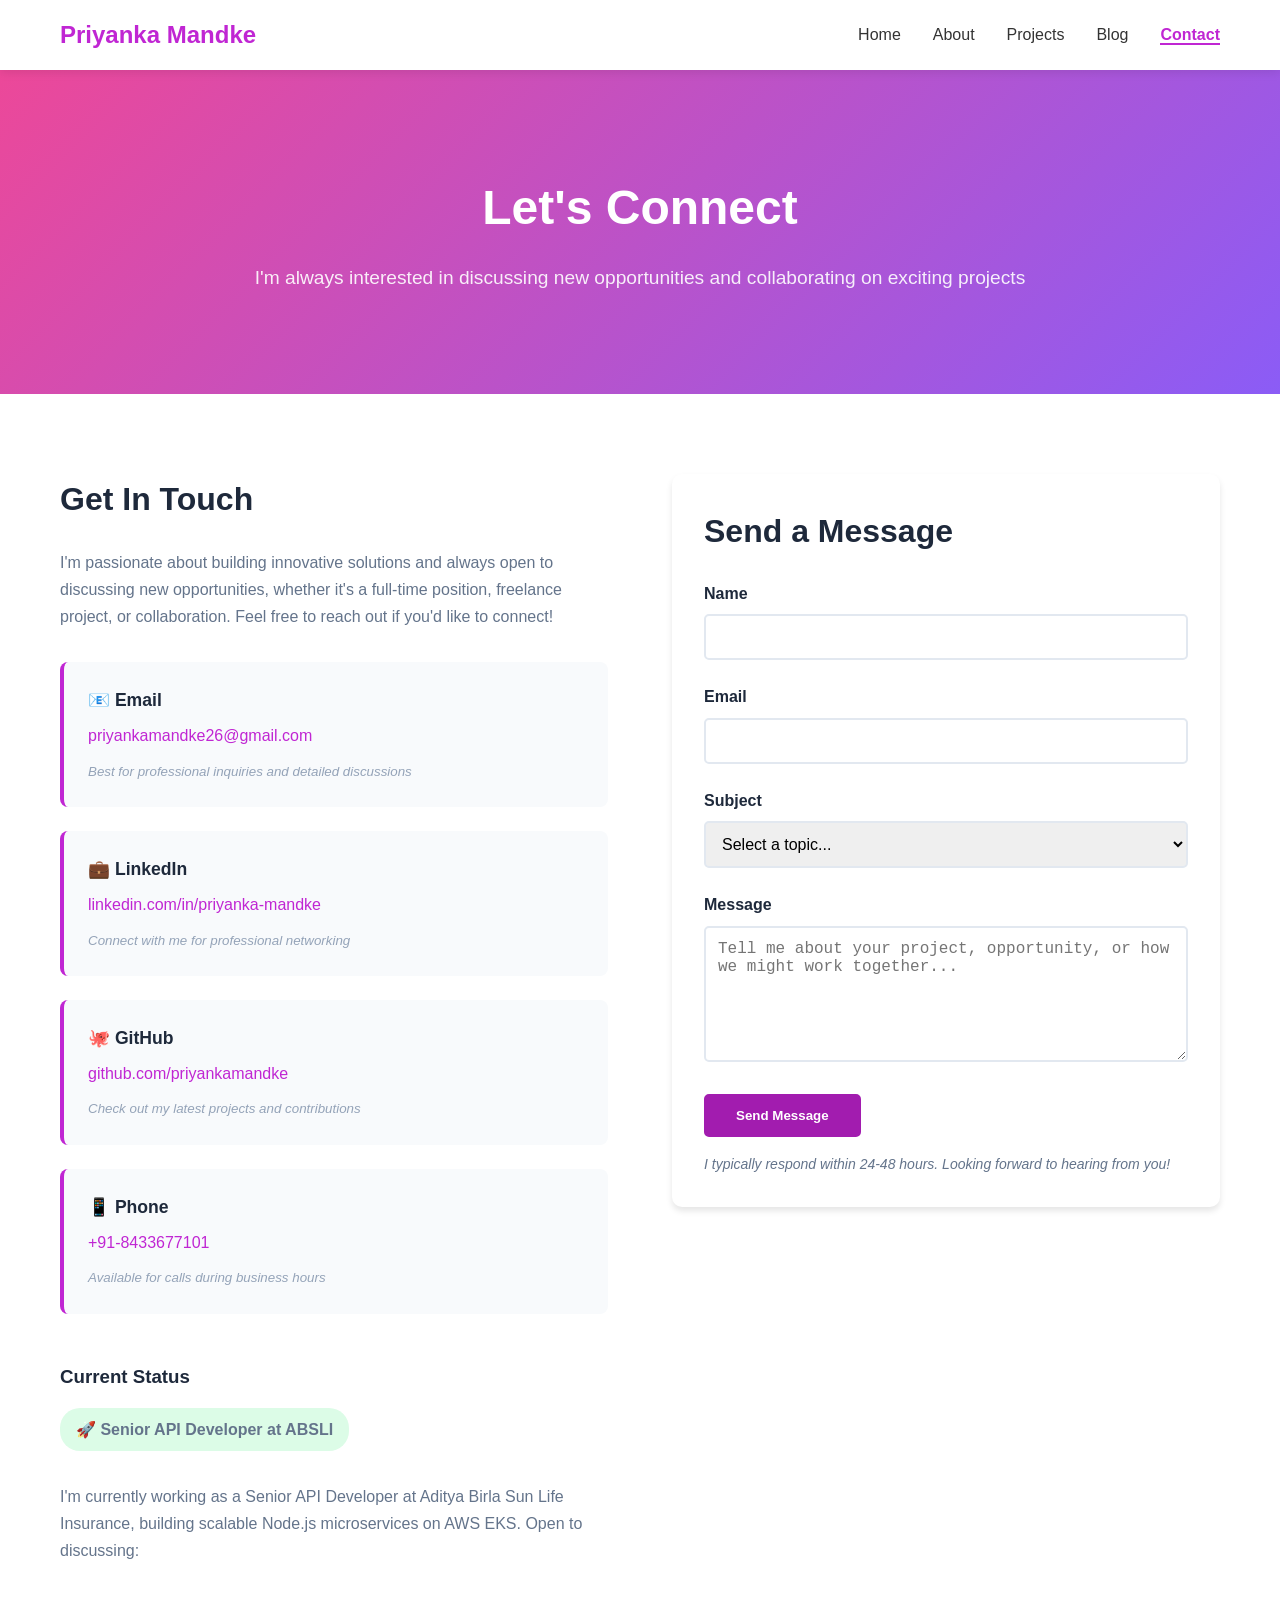
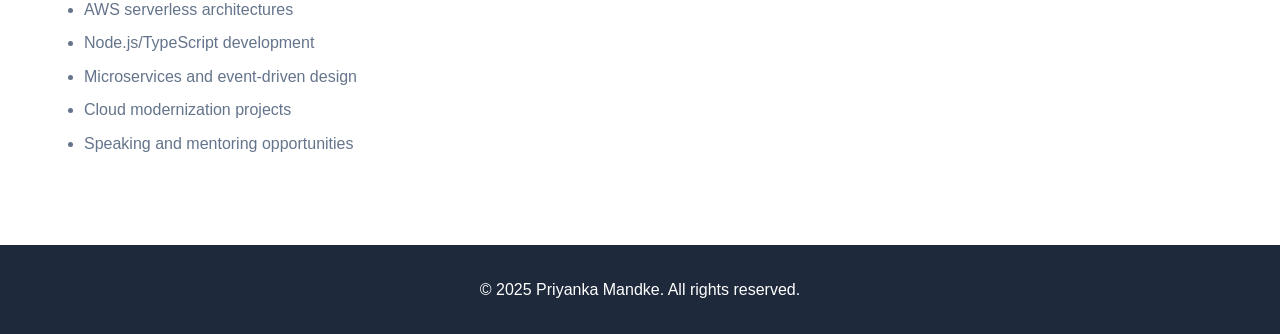
==== priyanka-portfolio/contact.html @ 6adc0849 "my standard portfolio" ====
<!DOCTYPE html>
<html lang="en">
<head>
    <meta charset="UTF-8">
    <meta name="viewport" content="width=device-width, initial-scale=1.0">
    <title>Contact - Priyanka Mandke</title>
    <link rel="stylesheet" href="styles.css">
</head>
<body>
    <nav>
        <div class="nav-container">
            <div class="logo">Priyanka Mandke</div>
            <button class="mobile-menu-toggle" onclick="toggleMobileMenu()">
                <span></span>
                <span></span>
                <span></span>
            </button>
            <ul class="nav-menu">
                <li><a href="index.html">Home</a></li>
                <li><a href="about.html">About</a></li>
                <li><a href="projects.html">Projects</a></li>
                <li><a href="blog.html">Blog</a></li>
                <li><a href="contact.html" class="active">Contact</a></li>
            </ul>
        </div>
    </nav>

    <main style="margin-top: 70px;">
        <section class="contact-hero">
            <div class="container">
                <h1>Let's Connect</h1>
                <p class="contact-subtitle">I'm always interested in discussing new opportunities and collaborating on exciting projects</p>
            </div>
        </section>

        <section class="contact-content">
            <div class="container">
                <div class="contact-grid">
                    <div class="contact-info">
                        <h2>Get In Touch</h2>
                        <p>I'm passionate about building innovative solutions and always open to discussing new opportunities, whether it's a full-time position, freelance project, or collaboration. Feel free to reach out if you'd like to connect!</p>
                        
                        <div class="contact-methods">
                            <div class="contact-method">
                                <h3>📧 Email</h3>
                                <p><a href="mailto:priyankamandke26@gmail.com">priyankamandke26@gmail.com</a></p>
                                <small>Best for professional inquiries and detailed discussions</small>
                            </div>
                            
                            <div class="contact-method">
                                <h3>💼 LinkedIn</h3>
                                <p><a href="https://linkedin.com/in/priyanka-mandke">linkedin.com/in/priyanka-mandke</a></p>
                                <small>Connect with me for professional networking</small>
                            </div>
                            
                            <div class="contact-method">
                                <h3>🐙 GitHub</h3>
                                <p><a href="https://github.com/priyankamandke">github.com/priyankamandke</a></p>
                                <small>Check out my latest projects and contributions</small>
                            </div>
                            
                            <div class="contact-method">
                                <h3>📱 Phone</h3>
                                <p><a href="tel:+918433677101">+91-8433677101</a></p>
                                <small>Available for calls during business hours</small>
                            </div>
                        </div>
                        
                        <div class="availability">
                            <h3>Current Status</h3>
                            <p class="status-badge">🚀 Senior API Developer at ABSLI</p>
                            <p>I'm currently working as a Senior API Developer at Aditya Birla Sun Life Insurance, building scalable Node.js microservices on AWS EKS. Open to discussing:</p>
                            <ul>
                                <li>AWS serverless architectures</li>
                                <li>Node.js/TypeScript development</li>
                                <li>Microservices and event-driven design</li>
                                <li>Cloud modernization projects</li>
                                <li>Speaking and mentoring opportunities</li>
                            </ul>
                        </div>
                    </div>
                    
                    <div class="contact-form">
                        <h2>Send a Message</h2>
                        <form action="https://formspree.io/f/YOUR_FORM_ID" method="POST">
                            <div class="form-group">
                                <label for="name">Name</label>
                                <input type="text" id="name" name="name" required>
                            </div>
                            
                            <div class="form-group">
                                <label for="email">Email</label>
                                <input type="email" id="email" name="email" required>
                            </div>
                            
                            <div class="form-group">
                                <label for="subject">Subject</label>
                                <select id="subject" name="subject" required>
                                    <option value="">Select a topic...</option>
                                    <option value="job-opportunity">Job Opportunity</option>
                                    <option value="freelance">Freelance Project</option>
                                    <option value="collaboration">Collaboration</option>
                                    <option value="technical-question">Technical Question</option>
                                    <option value="networking">Networking</option>
                                    <option value="other">Other</option>
                                </select>
                            </div>
                            
                            <div class="form-group">
                                <label for="message">Message</label>
                                <textarea id="message" name="message" rows="6" required placeholder="Tell me about your project, opportunity, or how we might work together..."></textarea>
                            </div>
                            
                            <!-- Formspree honeypot field for spam protection -->
                            <input type="text" name="_gotcha" style="display:none" />
                            
                            <button type="submit" class="btn btn-primary">Send Message</button>
                        </form>
                        <p class="form-note">I typically respond within 24-48 hours. Looking forward to hearing from you!</p>
                    </div>
                </div>
            </div>
        </section>
    </main>

    <footer>
        <div class="container">
            <p>&copy; 2025 Priyanka Mandke. All rights reserved.</p>
        </div>
    </footer>

    <style>
        .contact-hero {
            background: linear-gradient(135deg, #ec4899 0%, #8b5cf6 100%);
            color: white;
            padding: 100px 0;
            text-align: center;
        }

        .contact-hero h1 {
            font-size: 3rem;
            margin-bottom: 1rem;
        }

        .contact-subtitle {
            font-size: 1.2rem;
            opacity: 0.9;
        }

        .contact-content {
            padding: 80px 0;
        }

        .contact-grid {
            display: grid;
            grid-template-columns: 1fr 1fr;
            gap: 4rem;
            align-items: start;
        }

        .contact-info h2,
        .contact-form h2 {
            font-size: 2rem;
            margin-bottom: 1.5rem;
            color: #1e293b;
        }

        .contact-info p {
            color: #64748b;
            margin-bottom: 2rem;
            line-height: 1.7;
        }

        .contact-methods {
            margin-bottom: 3rem;
        }

        .contact-method {
            margin-bottom: 1.5rem;
            padding: 1.5rem;
            background: #f8fafc;
            border-radius: 8px;
            border-left: 4px solid #c026d3;
        }

        .contact-method h3 {
            font-size: 1.1rem;
            margin-bottom: 0.5rem;
            color: #1e293b;
        }

        .contact-method p {
            margin: 0.5rem 0;
            color: #64748b;
        }

        .contact-method small {
            color: #94a3b8;
            font-style: italic;
        }

        .contact-method a {
            color: #c026d3;
            text-decoration: none;
        }

        .contact-method a:hover {
            text-decoration: underline;
        }

        .availability h3 {
            color: #1e293b;
            margin-bottom: 1rem;
        }

        .status-badge {
            background: #dcfce7;
            color: #166534;
            padding: 0.5rem 1rem;
            border-radius: 20px;
            display: inline-block;
            margin-bottom: 1rem;
            font-weight: 600;
        }

        .availability ul {
            color: #64748b;
            margin-left: 1.5rem;
        }

        .availability li {
            margin-bottom: 0.5rem;
        }

        .contact-form {
            background: white;
            padding: 2rem;
            border-radius: 10px;
            box-shadow: 0 4px 6px rgba(0,0,0,0.1);
        }

        .form-group {
            margin-bottom: 1.5rem;
        }

        .form-group label {
            display: block;
            margin-bottom: 0.5rem;
            color: #1e293b;
            font-weight: 600;
        }

        .form-group input,
        .form-group select,
        .form-group textarea {
            width: 100%;
            padding: 0.75rem;
            border: 2px solid #e2e8f0;
            border-radius: 5px;
            font-size: 1rem;
            transition: border-color 0.3s;
        }

        .form-group input:focus,
        .form-group select:focus,
        .form-group textarea:focus {
            outline: none;
            border-color: #c026d3;
        }

        .form-note {
            margin-top: 1rem;
            font-size: 0.875rem;
            color: #64748b;
            font-style: italic;
        }

        @media (max-width: 768px) {
            .contact-grid {
                grid-template-columns: 1fr;
                gap: 2rem;
            }
            
            .contact-hero h1 {
                font-size: 2rem;
            }
        }
    </style>

    <script>
        function toggleMobileMenu() {
            const navMenu = document.querySelector('.nav-menu');
            const menuToggle = document.querySelector('.mobile-menu-toggle');
            
            navMenu.classList.toggle('active');
            menuToggle.classList.toggle('active');
        }
    </script>
</body>
</html>
---- priyanka-portfolio/styles.css ----
/* Reset and base styles */
* {
    margin: 0;
    padding: 0;
    box-sizing: border-box;
}

body {
    font-family: -apple-system, BlinkMacSystemFont, 'Segoe UI', Roboto, sans-serif;
    line-height: 1.6;
    color: #333;
}

.container {
    max-width: 1200px;
    margin: 0 auto;
    padding: 0 20px;
}

/* Navigation */
nav {
    background: #fff;
    box-shadow: 0 2px 10px rgba(0,0,0,0.1);
    position: fixed;
    width: 100%;
    top: 0;
    z-index: 1000;
}

.nav-container {
    max-width: 1200px;
    margin: 0 auto;
    padding: 0 20px;
    display: flex;
    justify-content: space-between;
    align-items: center;
    height: 70px;
}

.logo {
    font-size: 1.5rem;
    font-weight: bold;
    color: #c026d3;
}

.nav-menu {
    display: flex;
    list-style: none;
    gap: 2rem;
}

.nav-menu a {
    text-decoration: none;
    color: #333;
    font-weight: 500;
    transition: color 0.3s;
}

.nav-menu a:hover {
    color: #c026d3;
}

.nav-menu a.active {
    color: #c026d3;
    font-weight: 600;
    border-bottom: 2px solid #c026d3;
}

/* Mobile menu toggle */
.mobile-menu-toggle {
    display: none;
    flex-direction: column;
    background: none;
    border: none;
    cursor: pointer;
    padding: 0;
    width: 30px;
    height: 24px;
    justify-content: space-between;
}

.mobile-menu-toggle span {
    display: block;
    height: 3px;
    width: 100%;
    background: #333;
    border-radius: 2px;
    transition: all 0.3s ease;
}

.mobile-menu-toggle.active span:nth-child(1) {
    transform: rotate(45deg) translate(6px, 6px);
}

.mobile-menu-toggle.active span:nth-child(2) {
    opacity: 0;
}

.mobile-menu-toggle.active span:nth-child(3) {
    transform: rotate(-45deg) translate(6px, -6px);
}

/* Hero section */
.hero {
    background: linear-gradient(135deg, #ec4899 0%, #8b5cf6 100%);
    color: white;
    padding: 150px 0 100px;
    text-align: center;
}

.hero-content {
    max-width: 800px;
    margin: 0 auto;
    padding: 0 20px;
}

.hero h1 {
    font-size: 3.5rem;
    margin-bottom: 1rem;
}

.highlight {
    color: #fde047;
}

.hero-subtitle {
    font-size: 1.5rem;
    margin-bottom: 1rem;
    opacity: 0.9;
}

.hero-description {
    font-size: 1.1rem;
    margin-bottom: 2rem;
    opacity: 0.8;
}

.hero-buttons {
    display: flex;
    gap: 1rem;
    justify-content: center;
    flex-wrap: wrap;
}

/* Buttons */
.btn {
    display: inline-block;
    padding: 12px 30px;
    text-decoration: none;
    border-radius: 5px;
    font-weight: 600;
    transition: all 0.3s;
    border: 2px solid transparent;
}

.btn-primary {
    background: #a21caf;
    color: white;
    border-color: #a21caf;
}

.btn-primary:hover {
    background: #86198f;
    border-color: #86198f;
    transform: translateY(-2px);
}

.btn-secondary {
    background: transparent;
    color: #1e293b;
    border: 2px solid #1e293b;
}

.btn-secondary:hover {
    background: #1e293b;
    color: white;
}

/* Hero section button overrides for better contrast on gradient background */
.hero .btn-secondary {
    background: white;
    color: #a21caf;
    border: 2px solid white;
}

.hero .btn-secondary:hover {
    background: transparent;
    color: white;
    border-color: white;
}

/* Featured projects */
.featured-projects {
    padding: 100px 0;
    background: #f8fafc;
}

.featured-projects h2 {
    text-align: center;
    font-size: 2.5rem;
    margin-bottom: 3rem;
    color: #1e293b;
}

.projects-grid {
    display: grid;
    grid-template-columns: repeat(auto-fit, minmax(300px, 1fr));
    gap: 2rem;
}

.project-card {
    background: white;
    padding: 2rem;
    border-radius: 10px;
    box-shadow: 0 4px 6px rgba(0,0,0,0.1);
    transition: transform 0.3s;
}

.project-card:hover {
    transform: translateY(-5px);
}

.project-card h3 {
    font-size: 1.5rem;
    margin-bottom: 1rem;
    color: #1e293b;
}

.project-card p {
    color: #64748b;
    margin-bottom: 1.5rem;
}

.project-tech {
    display: flex;
    gap: 0.5rem;
    margin-bottom: 1.5rem;
    flex-wrap: wrap;
}

.tech-tag {
    background: #e2e8f0;
    color: #475569;
    padding: 0.25rem 0.75rem;
    border-radius: 20px;
    font-size: 0.875rem;
}

.project-link {
    color: #c026d3;
    text-decoration: none;
    font-weight: 600;
}

.project-link:hover {
    text-decoration: underline;
}

/* Footer */
footer {
    background: #1e293b;
    color: white;
    text-align: center;
    padding: 2rem 0;
}

/* Responsive design */
@media (max-width: 768px) {
    .mobile-menu-toggle {
        display: flex;
    }
    
    .nav-menu {
        display: none;
        position: absolute;
        top: 100%;
        left: 0;
        width: 100%;
        background: white;
        flex-direction: column;
        box-shadow: 0 2px 10px rgba(0,0,0,0.1);
        z-index: 1000;
    }
    
    .nav-menu.active {
        display: flex;
    }
    
    .nav-menu li {
        margin: 0;
        border-bottom: 1px solid #e2e8f0;
    }
    
    .nav-menu a {
        padding: 1rem;
        display: block;
        text-align: center;
    }
    
    .hero h1 {
        font-size: 2.5rem;
    }
    
    .hero-subtitle {
        font-size: 1.2rem;
    }
    
    .hero-buttons {
        flex-direction: column;
        align-items: center;
    }
    
    .projects-grid {
        grid-template-columns: 1fr;
    }
}
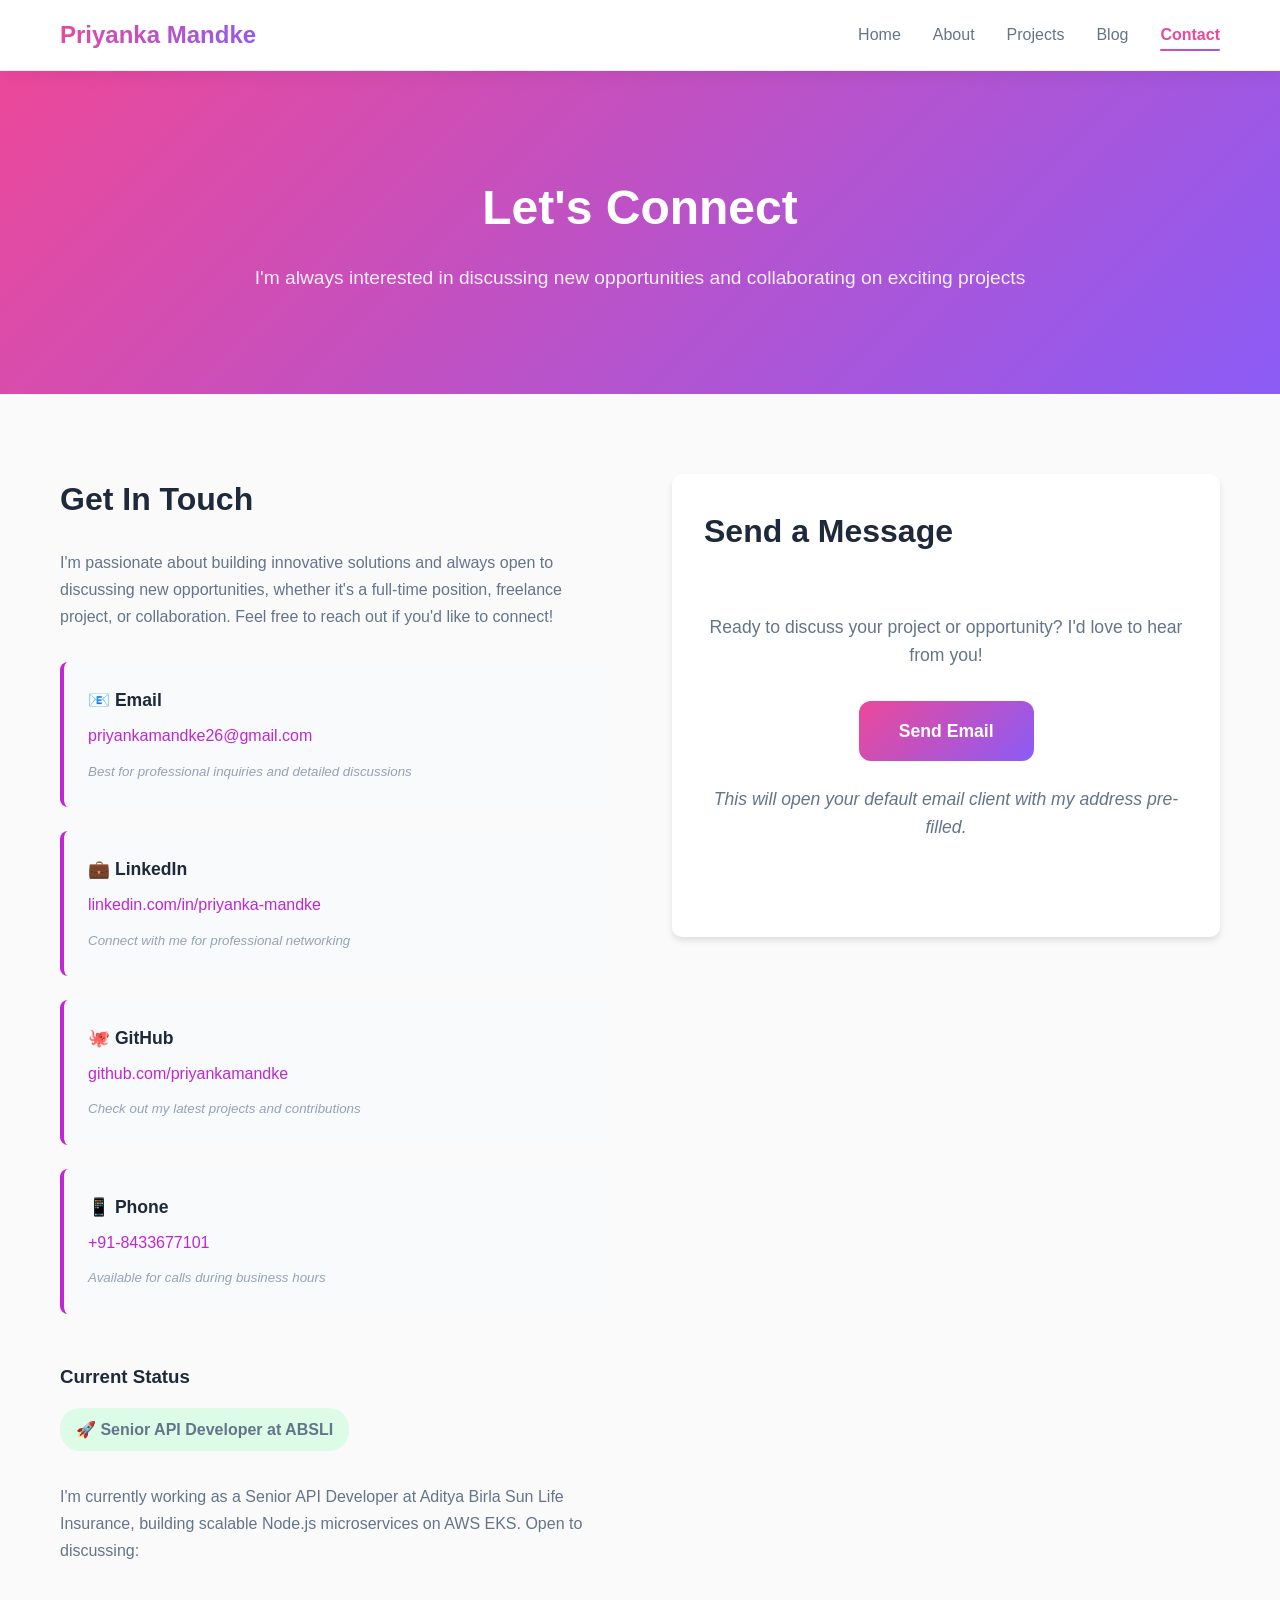
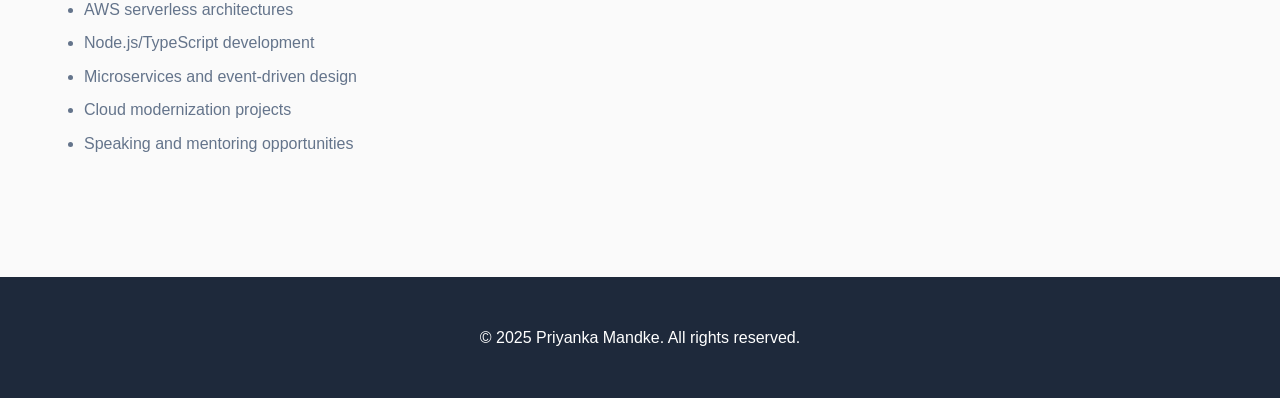
==== commit 39b4efe9: "add mailto in contact page" ====
--- a/priyanka-portfolio/contact.html
+++ b/priyanka-portfolio/contact.html
@@ -82,41 +82,11 @@
                     
                     <div class="contact-form">
                         <h2>Send a Message</h2>
-                        <form action="https://formspree.io/f/YOUR_FORM_ID" method="POST">
-                            <div class="form-group">
-                                <label for="name">Name</label>
-                                <input type="text" id="name" name="name" required>
-                            </div>
-                            
-                            <div class="form-group">
-                                <label for="email">Email</label>
-                                <input type="email" id="email" name="email" required>
-                            </div>
-                            
-                            <div class="form-group">
-                                <label for="subject">Subject</label>
-                                <select id="subject" name="subject" required>
-                                    <option value="">Select a topic...</option>
-                                    <option value="job-opportunity">Job Opportunity</option>
-                                    <option value="freelance">Freelance Project</option>
-                                    <option value="collaboration">Collaboration</option>
-                                    <option value="technical-question">Technical Question</option>
-                                    <option value="networking">Networking</option>
-                                    <option value="other">Other</option>
-                                </select>
-                            </div>
-                            
-                            <div class="form-group">
-                                <label for="message">Message</label>
-                                <textarea id="message" name="message" rows="6" required placeholder="Tell me about your project, opportunity, or how we might work together..."></textarea>
-                            </div>
-                            
-                            <!-- Formspree honeypot field for spam protection -->
-                            <input type="text" name="_gotcha" style="display:none" />
-                            
-                            <button type="submit" class="btn btn-primary">Send Message</button>
-                        </form>
-                        <p class="form-note">I typically respond within 24-48 hours. Looking forward to hearing from you!</p>
+                        <div class="contact-cta">
+                            <p>Ready to discuss your project or opportunity? I'd love to hear from you!</p>
+                            <a href="mailto:priyankamandke26@gmail.com?subject=Portfolio Contact&body=Hi Priyanka,%0D%0A%0D%0AI'd like to discuss..." class="btn btn-primary contact-btn">Send Email</a>
+                            <p class="contact-note">This will open your default email client with my address pre-filled.</p>
+                        </div>
                     </div>
                 </div>
             </div>
@@ -239,33 +209,41 @@
             box-shadow: 0 4px 6px rgba(0,0,0,0.1);
         }
 
-        .form-group {
-            margin-bottom: 1.5rem;
-        }
-
-        .form-group label {
-            display: block;
-            margin-bottom: 0.5rem;
-            color: #1e293b;
-            font-weight: 600;
-        }
-
-        .form-group input,
-        .form-group select,
-        .form-group textarea {
-            width: 100%;
-            padding: 0.75rem;
-            border: 2px solid #e2e8f0;
-            border-radius: 5px;
-            font-size: 1rem;
-            transition: border-color 0.3s;
-        }
-
-        .form-group input:focus,
-        .form-group select:focus,
-        .form-group textarea:focus {
-            outline: none;
-            border-color: #c026d3;
+        .contact-cta {
+            text-align: center;
+            padding: 2rem 0;
+        }
+
+        .contact-cta p {
+            color: #64748b;
+            margin-bottom: 2rem;
+            font-size: 1.1rem;
+            line-height: 1.6;
+        }
+
+        .contact-btn {
+            background: linear-gradient(135deg, #ec4899 0%, #8b5cf6 100%) !important;
+            color: white !important;
+            border: none !important;
+            padding: 16px 40px !important;
+            border-radius: 12px !important;
+            font-weight: 600 !important;
+            font-size: 1.1rem !important;
+            text-decoration: none !important;
+            display: inline-block;
+            transition: all 0.3s ease;
+            margin-bottom: 1rem;
+        }
+
+        .contact-btn:hover {
+            transform: translateY(-2px);
+            box-shadow: 0 10px 25px rgba(236, 72, 153, 0.3);
+        }
+
+        .contact-note {
+            color: #94a3b8;
+            font-size: 0.9rem;
+            font-style: italic;
         }
 
         .form-note {
--- a/priyanka-portfolio/styles.css
+++ b/priyanka-portfolio/styles.css
@@ -6,9 +6,10 @@
 }
 
 body {
-    font-family: -apple-system, BlinkMacSystemFont, 'Segoe UI', Roboto, sans-serif;
+    font-family: 'Inter', -apple-system, BlinkMacSystemFont, 'Segoe UI', Roboto, sans-serif;
     line-height: 1.6;
-    color: #333;
+    color: #1e293b;
+    background: #fafafa;
 }
 
 .container {
@@ -19,12 +20,14 @@
 
 /* Navigation */
 nav {
-    background: #fff;
-    box-shadow: 0 2px 10px rgba(0,0,0,0.1);
+    background: rgba(255, 255, 255, 0.95);
+    backdrop-filter: blur(10px);
+    box-shadow: 0 1px 20px rgba(0,0,0,0.08);
     position: fixed;
     width: 100%;
     top: 0;
     z-index: 1000;
+    border-bottom: 1px solid rgba(226, 232, 240, 0.5);
 }
 
 .nav-container {
@@ -39,8 +42,11 @@
 
 .logo {
     font-size: 1.5rem;
-    font-weight: bold;
-    color: #c026d3;
+    font-weight: 700;
+    background: linear-gradient(135deg, #ec4899 0%, #8b5cf6 100%);
+    -webkit-background-clip: text;
+    -webkit-text-fill-color: transparent;
+    background-clip: text;
 }
 
 .nav-menu {
@@ -51,19 +57,31 @@
 
 .nav-menu a {
     text-decoration: none;
-    color: #333;
+    color: #64748b;
     font-weight: 500;
-    transition: color 0.3s;
+    transition: all 0.3s ease;
+    position: relative;
+    padding: 0.5rem 0;
 }
 
 .nav-menu a:hover {
-    color: #c026d3;
+    color: #ec4899;
 }
 
 .nav-menu a.active {
-    color: #c026d3;
+    color: #ec4899;
     font-weight: 600;
-    border-bottom: 2px solid #c026d3;
+}
+
+.nav-menu a.active::after {
+    content: '';
+    position: absolute;
+    bottom: 0;
+    left: 0;
+    width: 100%;
+    height: 2px;
+    background: linear-gradient(135deg, #ec4899 0%, #8b5cf6 100%);
+    border-radius: 1px;
 }
 
 /* Mobile menu toggle */
@@ -83,7 +101,7 @@
     display: block;
     height: 3px;
     width: 100%;
-    background: #333;
+    background: #64748b;
     border-radius: 2px;
     transition: all 0.3s ease;
 }
@@ -102,37 +120,59 @@
 
 /* Hero section */
 .hero {
-    background: linear-gradient(135deg, #ec4899 0%, #8b5cf6 100%);
+    background: linear-gradient(135deg, #ec4899 0%, #8b5cf6 50%, #06b6d4 100%);
     color: white;
-    padding: 150px 0 100px;
+    padding: 150px 0 120px;
     text-align: center;
+    position: relative;
+    overflow: hidden;
+}
+
+.hero::before {
+    content: '';
+    position: absolute;
+    top: 0;
+    left: 0;
+    right: 0;
+    bottom: 0;
+    background: url('data:image/svg+xml,<svg xmlns="http://www.w3.org/2000/svg" viewBox="0 0 100 100"><defs><pattern id="grain" width="100" height="100" patternUnits="userSpaceOnUse"><circle cx="50" cy="50" r="1" fill="%23ffffff" opacity="0.1"/></pattern></defs><rect width="100" height="100" fill="url(%23grain)"/></svg>');
+    opacity: 0.3;
 }
 
 .hero-content {
     max-width: 800px;
     margin: 0 auto;
     padding: 0 20px;
+    position: relative;
+    z-index: 1;
 }
 
 .hero h1 {
     font-size: 3.5rem;
-    margin-bottom: 1rem;
+    margin-bottom: 1.5rem;
+    font-weight: 800;
+    letter-spacing: -0.02em;
 }
 
 .highlight {
-    color: #fde047;
+    background: linear-gradient(135deg, #fde047 0%, #facc15 100%);
+    -webkit-background-clip: text;
+    -webkit-text-fill-color: transparent;
+    background-clip: text;
 }
 
 .hero-subtitle {
     font-size: 1.5rem;
-    margin-bottom: 1rem;
-    opacity: 0.9;
+    margin-bottom: 1.5rem;
+    opacity: 0.95;
+    font-weight: 500;
 }
 
 .hero-description {
     font-size: 1.1rem;
-    margin-bottom: 2rem;
-    opacity: 0.8;
+    margin-bottom: 2.5rem;
+    opacity: 0.9;
+    line-height: 1.7;
 }
 
 .hero-buttons {
@@ -145,90 +185,101 @@
 /* Buttons */
 .btn {
     display: inline-block;
-    padding: 12px 30px;
+    padding: 14px 32px;
     text-decoration: none;
-    border-radius: 5px;
+    border-radius: 12px;
     font-weight: 600;
-    transition: all 0.3s;
+    transition: all 0.3s ease;
     border: 2px solid transparent;
+    font-size: 1rem;
+    position: relative;
+    overflow: hidden;
 }
 
 .btn-primary {
-    background: #a21caf;
+    background: rgba(255, 255, 255, 0.15);
     color: white;
-    border-color: #a21caf;
+    border: 2px solid rgba(255, 255, 255, 0.3);
+    backdrop-filter: blur(10px);
 }
 
 .btn-primary:hover {
-    background: #86198f;
-    border-color: #86198f;
+    background: rgba(255, 255, 255, 0.25);
+    border-color: rgba(255, 255, 255, 0.5);
     transform: translateY(-2px);
+    box-shadow: 0 10px 25px rgba(0,0,0,0.2);
 }
 
 .btn-secondary {
-    background: transparent;
-    color: #1e293b;
-    border: 2px solid #1e293b;
+    background: white;
+    color: #ec4899;
+    border: 2px solid white;
 }
 
 .btn-secondary:hover {
-    background: #1e293b;
-    color: white;
-}
-
-/* Hero section button overrides for better contrast on gradient background */
-.hero .btn-secondary {
-    background: white;
-    color: #a21caf;
-    border: 2px solid white;
-}
-
-.hero .btn-secondary:hover {
-    background: transparent;
-    color: white;
-    border-color: white;
+    background: rgba(255, 255, 255, 0.9);
+    transform: translateY(-2px);
+    box-shadow: 0 10px 25px rgba(0,0,0,0.2);
 }
 
 /* Featured projects */
 .featured-projects {
-    padding: 100px 0;
-    background: #f8fafc;
+    padding: 120px 0;
+    background: white;
 }
 
 .featured-projects h2 {
     text-align: center;
     font-size: 2.5rem;
-    margin-bottom: 3rem;
+    margin-bottom: 4rem;
     color: #1e293b;
+    font-weight: 700;
+    letter-spacing: -0.02em;
 }
 
 .projects-grid {
     display: grid;
-    grid-template-columns: repeat(auto-fit, minmax(300px, 1fr));
+    grid-template-columns: repeat(auto-fit, minmax(350px, 1fr));
     gap: 2rem;
 }
 
 .project-card {
     background: white;
-    padding: 2rem;
-    border-radius: 10px;
-    box-shadow: 0 4px 6px rgba(0,0,0,0.1);
-    transition: transform 0.3s;
+    padding: 2.5rem;
+    border-radius: 20px;
+    box-shadow: 0 4px 25px rgba(0,0,0,0.08);
+    transition: all 0.3s ease;
+    border: 1px solid rgba(226, 232, 240, 0.5);
+    position: relative;
+    overflow: hidden;
+}
+
+.project-card::before {
+    content: '';
+    position: absolute;
+    top: 0;
+    left: 0;
+    right: 0;
+    height: 4px;
+    background: linear-gradient(135deg, #ec4899 0%, #8b5cf6 100%);
 }
 
 .project-card:hover {
-    transform: translateY(-5px);
+    transform: translateY(-8px);
+    box-shadow: 0 20px 40px rgba(0,0,0,0.12);
 }
 
 .project-card h3 {
     font-size: 1.5rem;
     margin-bottom: 1rem;
     color: #1e293b;
+    font-weight: 600;
 }
 
 .project-card p {
     color: #64748b;
     margin-bottom: 1.5rem;
+    line-height: 1.7;
 }
 
 .project-tech {
@@ -239,21 +290,28 @@
 }
 
 .tech-tag {
-    background: #e2e8f0;
+    background: linear-gradient(135deg, #f1f5f9 0%, #e2e8f0 100%);
     color: #475569;
-    padding: 0.25rem 0.75rem;
+    padding: 0.4rem 0.8rem;
     border-radius: 20px;
     font-size: 0.875rem;
+    font-weight: 500;
+    border: 1px solid rgba(226, 232, 240, 0.8);
 }
 
 .project-link {
-    color: #c026d3;
+    color: #ec4899;
     text-decoration: none;
     font-weight: 600;
+    display: inline-flex;
+    align-items: center;
+    gap: 0.5rem;
+    transition: all 0.3s ease;
 }
 
 .project-link:hover {
-    text-decoration: underline;
+    color: #be185d;
+    transform: translateX(4px);
 }
 
 /* Footer */
@@ -261,7 +319,8 @@
     background: #1e293b;
     color: white;
     text-align: center;
-    padding: 2rem 0;
+    padding: 3rem 0;
+    margin-top: 2rem;
 }
 
 /* Responsive design */
@@ -276,10 +335,12 @@
         top: 100%;
         left: 0;
         width: 100%;
-        background: white;
+        background: rgba(255, 255, 255, 0.95);
+        backdrop-filter: blur(10px);
         flex-direction: column;
-        box-shadow: 0 2px 10px rgba(0,0,0,0.1);
+        box-shadow: 0 10px 25px rgba(0,0,0,0.1);
         z-index: 1000;
+        border-top: 1px solid rgba(226, 232, 240, 0.5);
     }
     
     .nav-menu.active {
@@ -288,11 +349,11 @@
     
     .nav-menu li {
         margin: 0;
-        border-bottom: 1px solid #e2e8f0;
+        border-bottom: 1px solid rgba(226, 232, 240, 0.3);
     }
     
     .nav-menu a {
-        padding: 1rem;
+        padding: 1.5rem;
         display: block;
         text-align: center;
     }
@@ -313,4 +374,8 @@
     .projects-grid {
         grid-template-columns: 1fr;
     }
+    
+    .project-card {
+        padding: 2rem;
+    }
 }
